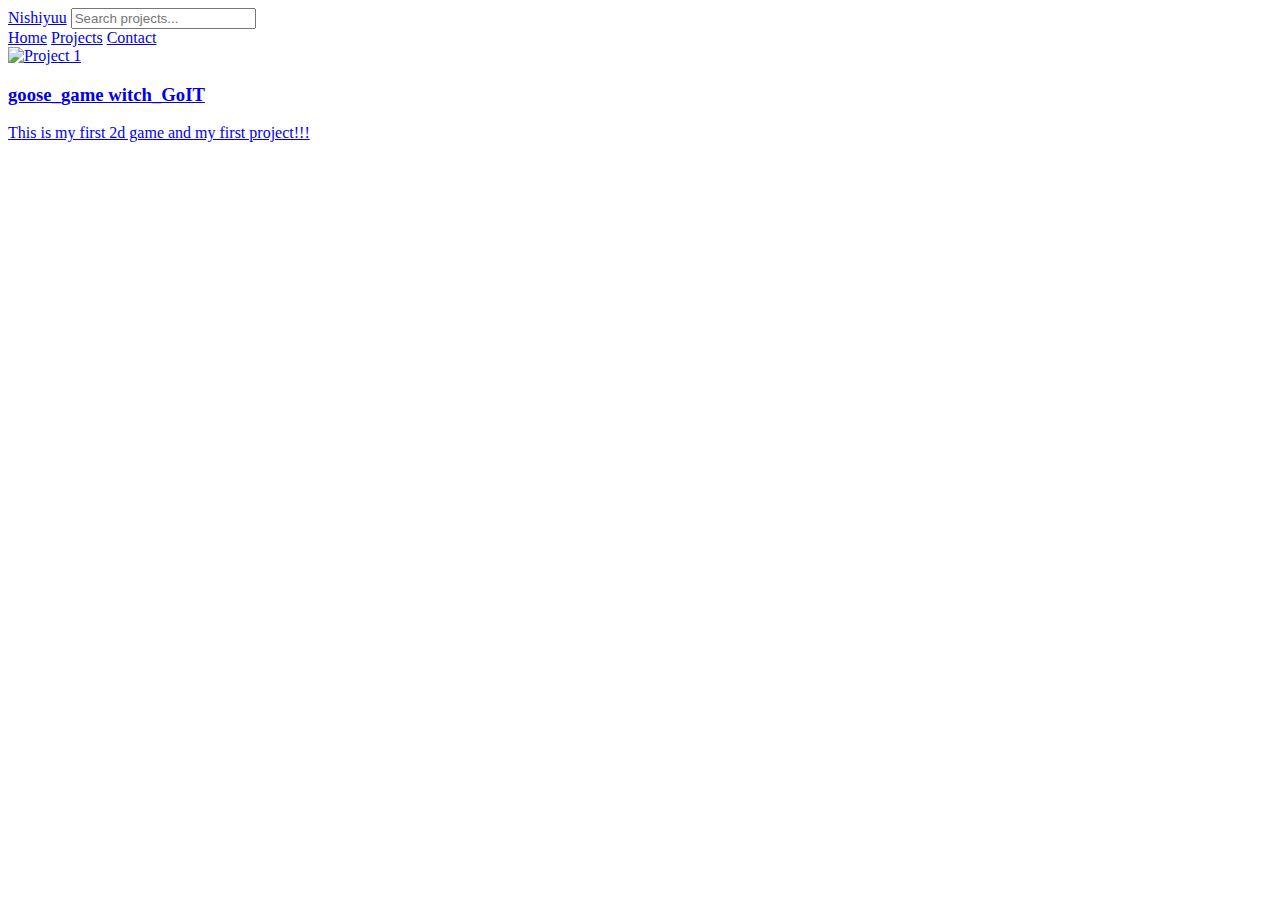
==== pages/projects.html @ 578fb2f8 "search bar test1" ====
<!DOCTYPE html>
<html lang="en">
<head>
    <meta charset="UTF-8">
    <meta name="viewport" content="width=device-width, initial-scale=1.0">
    <link rel="stylesheet" type="text/css" href="/Blog/style.css">
    <link rel="icon" href="./../img/logo.ico" type="image/x-icon">
    <title>Project</title>
</head>
<body>
    <nav class="href">
        <a class="link" href="/Blog/pages/Me.html">Nishiyuu</a>
        <input type="text" id="searchInput" placeholder="Search projects...">
        <div id="projectList">
            <!-- Сюди будуть додаватися проекти -->
        </div>

        <div class="righthref">
            <a class="link" href="/Blog/index.html">Home</a>
            <a class="link" href="/Blog/pages/projects.html">Projects</a>
            <a class="link" href="/Blog/pages/contact.html">Contact</a></div>
    </nav>
    <div class="project-list">
        <div class="project">
            <a href="/Blog/proqectlist/project1-details.html" target="_blank">
                <img src="/Blog/img/project-img/project_1.png" alt="Project 1">
                <h3>goose_game witch_GoIT</h3>
                <p>This is my first 2d game and my first project!!!</p>
            </a>
        </div>
    </div>
    <footer class="social-list1">
        <div class="social-links">
            <a href="https://www.instagram.com/wlad_bitchkovskij/" target="_blank"><div class="circle instagram"></div></a>
            <a href="https://github.com/Nishiyuuu" target="_blank"><div class="circle github"></div></a>
            <a href="https://t.me/Nishiyyu" target="_blank"><div class="circle telegram"></div></a>
        </div>
    </footer>
</body>
</html>
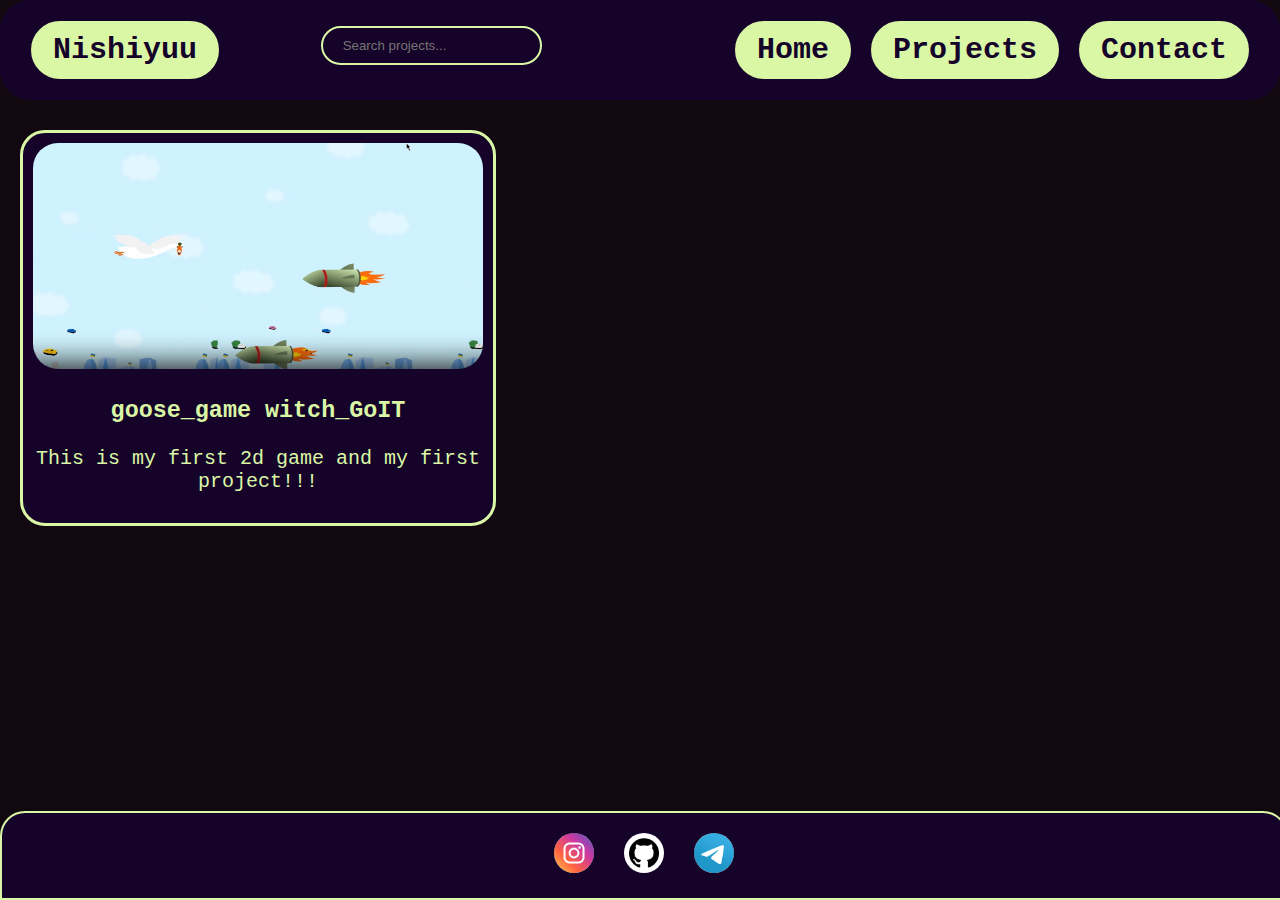
==== commit 92bb317a: "test" ====
--- a/pages/projects.html
+++ b/pages/projects.html
@@ -3,27 +3,27 @@
 <head>
     <meta charset="UTF-8">
     <meta name="viewport" content="width=device-width, initial-scale=1.0">
-    <link rel="stylesheet" type="text/css" href="/Blog/style.css">
+    <link rel="stylesheet" type="text/css" href="./../style.css">
     <link rel="icon" href="./../img/logo.ico" type="image/x-icon">
     <title>Project</title>
 </head>
 <body>
     <nav class="href">
-        <a class="link" href="/Blog/pages/Me.html">Nishiyuu</a>
+        <a class="link" href="./Me.html">Nishiyuu</a>
         <input type="text" id="searchInput" placeholder="Search projects...">
         <div id="projectList">
             <!-- Сюди будуть додаватися проекти -->
         </div>
 
         <div class="righthref">
-            <a class="link" href="/Blog/index.html">Home</a>
-            <a class="link" href="/Blog/pages/projects.html">Projects</a>
-            <a class="link" href="/Blog/pages/contact.html">Contact</a></div>
+            <a class="link" href="./../index.html">Home</a>
+            <a class="link" href="./projects.html">Projects</a>
+            <a class="link" href="./contact.html">Contact</a></div>
     </nav>
     <div class="project-list">
         <div class="project">
-            <a href="/Blog/proqectlist/project1-details.html" target="_blank">
-                <img src="/Blog/img/project-img/project_1.png" alt="Project 1">
+            <a href="./../proqectlist/project1-details.html" target="_blank">
+                <img src="./../img/project-img/project_1.png" alt="Project 1">
                 <h3>goose_game witch_GoIT</h3>
                 <p>This is my first 2d game and my first project!!!</p>
             </a>
--- a/style.css
+++ b/style.css
@@ -0,0 +1,217 @@
+body {
+    margin: 0;
+    padding: 0;
+    font-family: 'Courier New', Courier, monospace;
+    background-color: #12080f;
+}
+
+.text1 {
+    color: #DAF7A6;
+    font-size: 20px;
+    margin: 10px;
+    align-items: center;
+    text-align: center;
+}
+
+a {
+    text-decoration: none;
+    color: #DAF7A6;
+}
+
+code {
+    display: block;
+    padding: 10px;
+    background-color: #150329;
+    border: 1px solid #ccc;
+    border-radius: 5px;
+    font-family: 'Courier New', Courier, monospace;
+    font-size: 16px;
+    line-height: 1.5;
+    margin: 20px 0;
+}
+
+.href {
+    background-color: #150329;
+    border: 1px solid #150329;
+    border-radius: 30px;
+    padding: 10px 20px;
+    transition: 0.5s;
+    display: flex;
+    justify-content: space-between;
+    align-items: center;
+    font-weight: bold;
+}
+
+.righthref {
+    display: flex;
+    align-items: center;
+}
+
+.link{
+    border-radius: 30px;
+    padding: 10px 20px; 
+    transition: 0.5s;
+    display: flex;
+    justify-content: space-between;
+    align-items: center;
+    font-weight: bold;
+    border: 2px solid #DAF7A6;
+    background-color: #DAF7A6;
+    color: #150329;
+    font-family: 'Courier New', Courier, monospace;
+    font-size: 30px;
+    margin: 10px;
+}
+
+.link:hover {
+    background-color: #150329;
+    color: #DAF7A6;
+}
+
+footer {
+    background-color: #150329;
+    border-radius: 20px 20px 0 0;
+    padding: 20px;
+    text-align: center;
+    position: fixed;
+    bottom: 0;
+    width: 97.2%;
+}
+
+.social-links {
+    display: inline-block;
+}
+
+.circle {
+    width: 40px;
+    height: 40px;
+    border-radius: 50%;
+    background-color: #fff;
+    display: inline-block;
+    margin: 0 10px;
+    cursor: pointer;
+    background-size: cover;
+}
+
+.instagram {
+    background-image: url('./img/instagram_logo.ico');
+}
+
+.github {
+    background-image: url('./img/github-logo.ico');
+}
+
+.telegram {
+    background-image: url('./img/telegram_logo.ico');
+}
+
+.project-list {
+    display: flex;
+    flex-wrap: wrap;
+    gap: 25px;
+    justify-content: left;
+    padding: 20px;
+}
+
+.social-list1 {
+    display: flex;
+    flex-wrap: wrap;
+    gap: 25px;
+    justify-content: center;
+    padding: 20px;
+    border: 2px solid #DAF7A6;
+    border-radius: 25px 25px 0 0;
+    background-color: #150329;
+    margin-top: 10px;
+}
+
+.project {
+    width: 450px;
+    padding: 10px;
+    border: 3px solid #DAF7A6;
+    cursor: pointer;
+    border-radius: 25px;
+    transition: 0.5s;
+    border-radius: 25px;
+    text-align: center;
+    font-size: 20px;
+    background-color: #150329;
+    margin-top: 10px;
+}
+
+.project:hover {
+    background-color: #DAF7A6; 
+}
+
+.project:hover a {
+    color: #150329; 
+}
+.project img {
+    width: 100%;
+    border-radius: 25px;
+}
+
+.content {
+    display: flex;
+    min-height: calc(100vh - 60px); 
+}
+
+.menu {
+    flex: 0.3;
+    background-color: #DAF7A6;
+    padding: 10px;
+    overflow-y: auto; 
+    max-height: calc(100vh);
+    border-radius: 20px 20px 20px 20px;
+    margin-top: 10px;
+}
+
+.text {
+    flex: 2; 
+    padding: 10px;
+    color: #ffffff;
+}
+
+.menu a {
+    display: block;
+    margin-bottom: 5px;
+    color: #333;
+    text-decoration: none;
+    padding: 5px;
+    border-radius: 10px;
+    border: 1px solid #12080f;
+    font-family: 'Courier New', Courier, monospace;
+    font-size: 15px;
+}
+
+.menu a:hover {
+    background-color: #150329;
+    color: #fff;
+}
+
+h2 {
+    margin-top: 20px;
+}
+
+.active {
+    font-weight: bold;
+    color: blue;
+}
+
+.project-item {
+    border: 2px solid #ccc;
+    padding: 10px;
+    margin-bottom: 10px;
+    border-radius: 5px;
+    background-color: #150329;
+}
+
+input[type="text"] {
+    padding: 10px 20px;
+    margin-bottom: 10px;
+    border: 2px solid #DAF7A6;
+    border-radius: 30px;
+    background-color: #150329;
+    color: #fff;
+    
+}
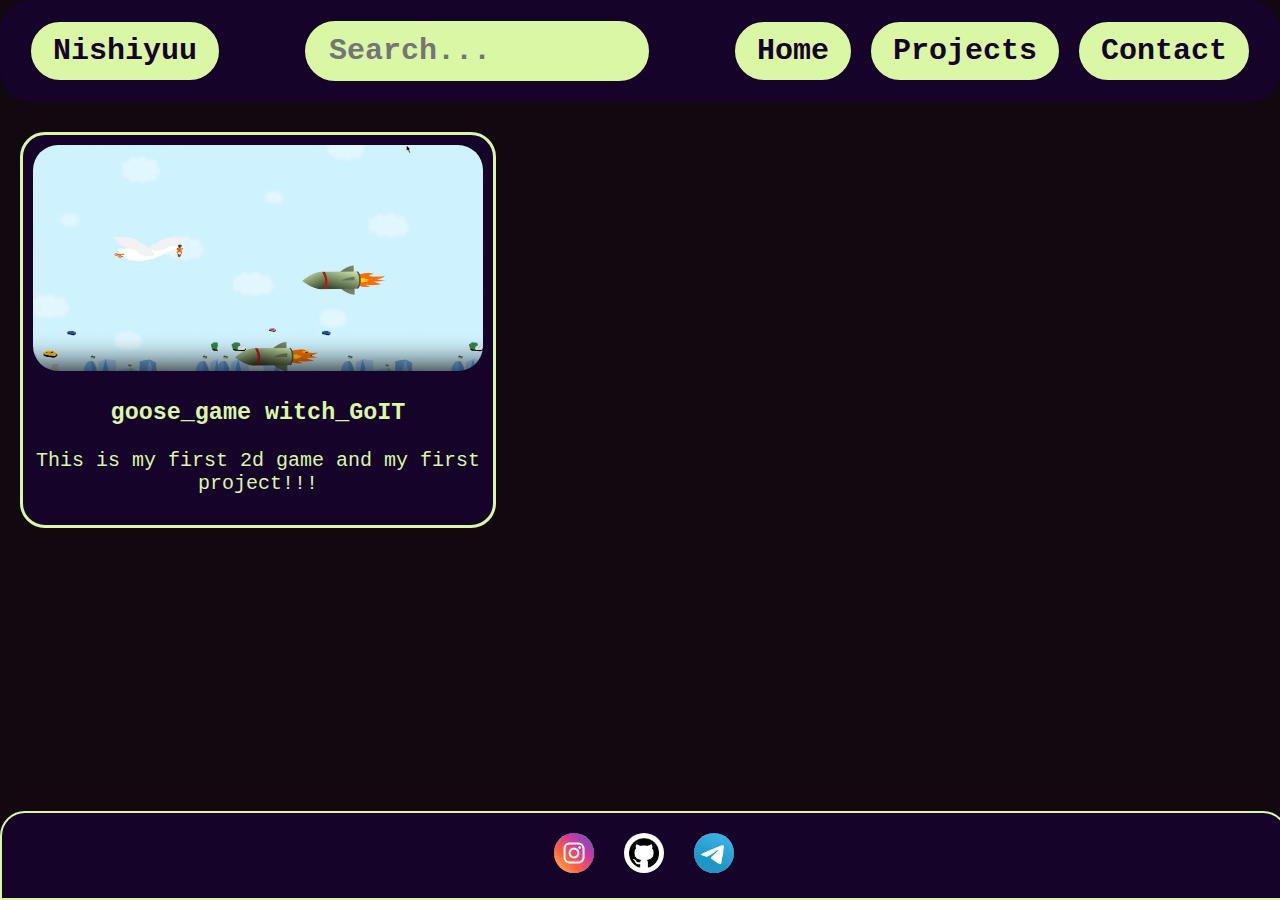
==== commit 922cf46a: "Version 0.2" ====
--- a/pages/projects.html
+++ b/pages/projects.html
@@ -10,11 +10,9 @@
 <body>
     <nav class="href">
         <a class="link" href="./Me.html">Nishiyuu</a>
-        <input type="text" id="searchInput" placeholder="Search projects...">
-        <div id="projectList">
-            <!-- Сюди будуть додаватися проекти -->
+        <div class="box-search">
+            <input type="text" class="search" placeholder="Search...">
         </div>
-
         <div class="righthref">
             <a class="link" href="./../index.html">Home</a>
             <a class="link" href="./projects.html">Projects</a>
@@ -29,6 +27,7 @@
             </a>
         </div>
     </div>
+    <script src="./../search.js"></script>
     <footer class="social-list1">
         <div class="social-links">
             <a href="https://www.instagram.com/wlad_bitchkovskij/" target="_blank"><div class="circle instagram"></div></a>
--- a/style.css
+++ b/style.css
@@ -206,12 +206,31 @@
     background-color: #150329;
 }
 
-input[type="text"] {
-    padding: 10px 20px;
-    margin-bottom: 10px;
+.box-search {
+    border-radius: 30px;
+    padding: 10px 20px; 
+    transition: 0.5s;
+    display: flex;
+    justify-content: space-between;
+    align-items: center;
+    font-weight: bold;
     border: 2px solid #DAF7A6;
-    border-radius: 30px;
-    background-color: #150329;
-    color: #fff;
-    
-}
+    background-color: #DAF7A6;
+    color: #150329;
+    font-family: 'Courier New', Courier, monospace;
+    font-size: 30px;
+    margin: 10px;
+    width: 300px;
+}
+
+input {
+    border: none;
+    background-color: #DAF7A6;
+    border-radius: 30px;
+    width: 100%;
+    outline: none;
+    font-family: 'Courier New', Courier, monospace;
+    font-size: 30px;
+    color: #150329;
+    font-weight: bold;
+}
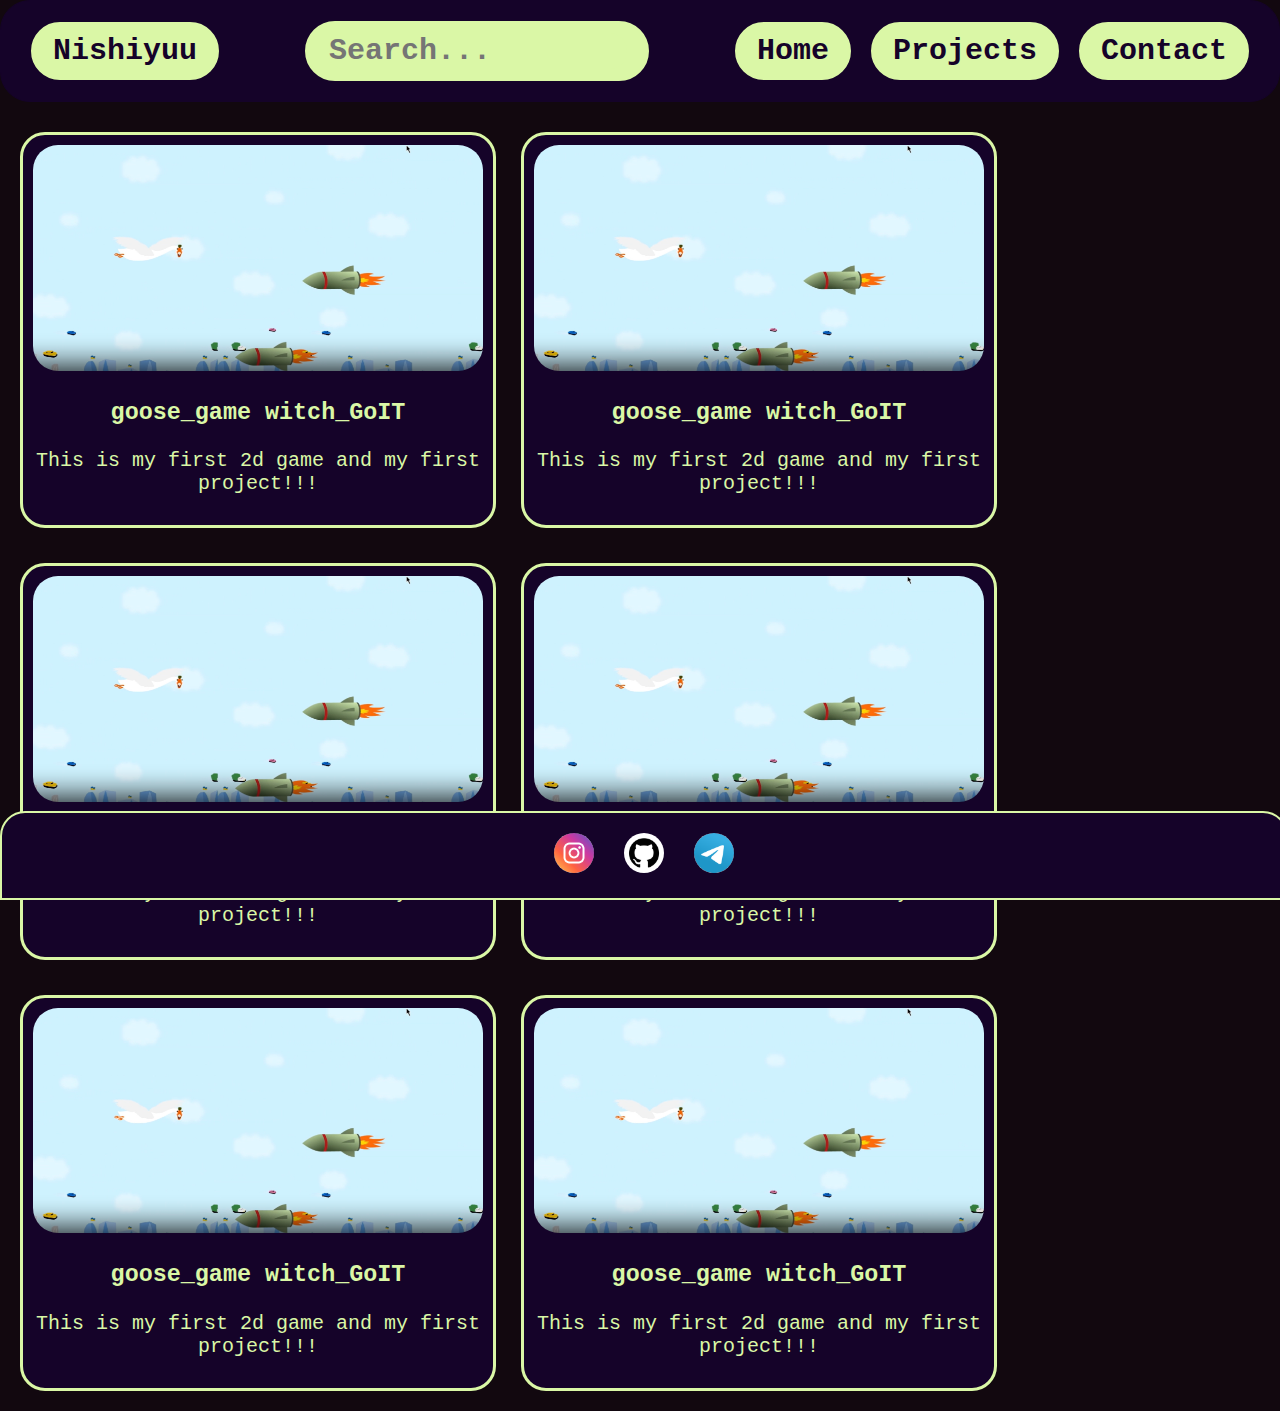
==== commit 48b7e2b0: "Version 3" ====
--- a/pages/projects.html
+++ b/pages/projects.html
@@ -26,6 +26,41 @@
                 <p>This is my first 2d game and my first project!!!</p>
             </a>
         </div>
+        <div class="project">
+            <a href="./../proqectlist/project1-details.html" target="_blank">
+                <img src="./../img/project-img/project_1.png" alt="Project 1">
+                <h3>goose_game witch_GoIT</h3>
+                <p>This is my first 2d game and my first project!!!</p>
+            </a>
+        </div>
+        <div class="project">
+            <a href="./../proqectlist/project1-details.html" target="_blank">
+                <img src="./../img/project-img/project_1.png" alt="Project 1">
+                <h3>goose_game witch_GoIT</h3>
+                <p>This is my first 2d game and my first project!!!</p>
+            </a>
+        </div>
+        <div class="project">
+            <a href="./../proqectlist/project1-details.html" target="_blank">
+                <img src="./../img/project-img/project_1.png" alt="Project 1">
+                <h3>goose_game witch_GoIT</h3>
+                <p>This is my first 2d game and my first project!!!</p>
+            </a>
+        </div>
+        <div class="project">
+            <a href="./../proqectlist/project1-details.html" target="_blank">
+                <img src="./../img/project-img/project_1.png" alt="Project 1">
+                <h3>goose_game witch_GoIT</h3>
+                <p>This is my first 2d game and my first project!!!</p>
+            </a>
+        </div>
+        <div class="project">
+            <a href="./../proqectlist/project1-details.html" target="_blank">
+                <img src="./../img/project-img/project_1.png" alt="Project 1">
+                <h3>goose_game witch_GoIT</h3>
+                <p>This is my first 2d game and my first project!!!</p>
+            </a>
+        </div>
     </div>
     <script src="./../search.js"></script>
     <footer class="social-list1">
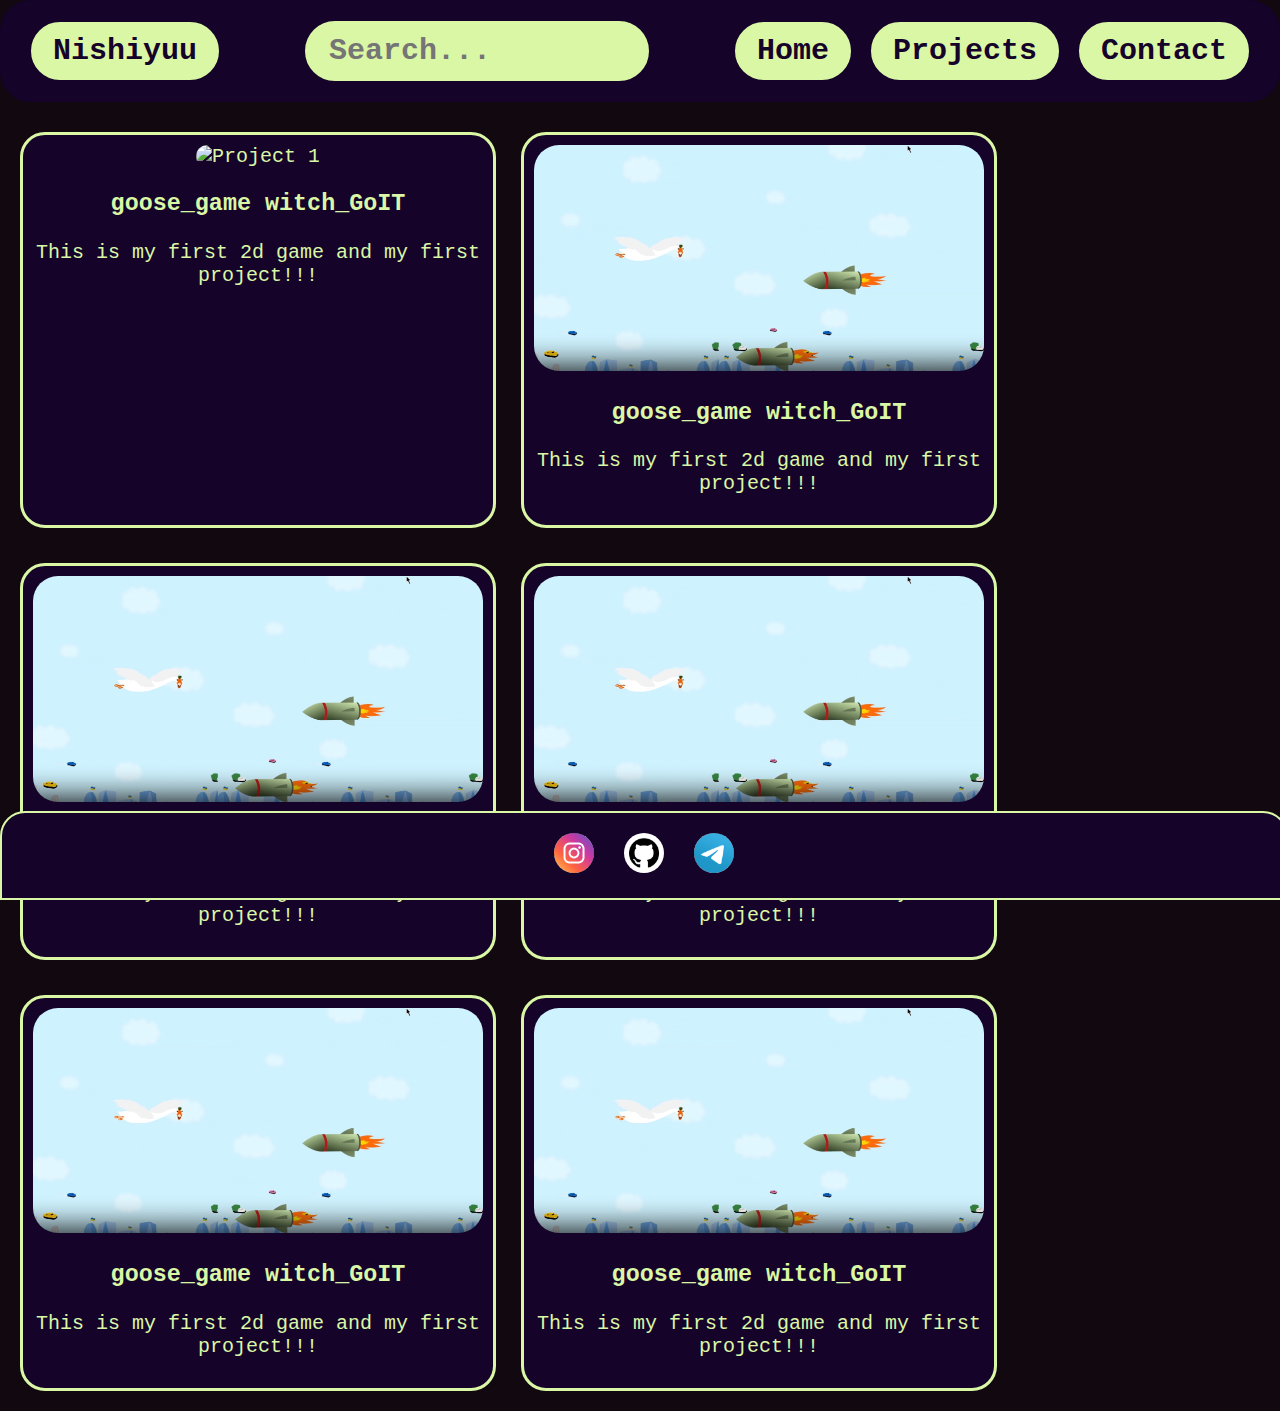
==== commit 62e5f3c4: "Version 3 test 3" ====
--- a/pages/projects.html
+++ b/pages/projects.html
@@ -20,8 +20,8 @@
     </nav>
     <div class="project-list">
         <div class="project">
-            <a href="./../proqectlist/project1-details.html" target="_blank">
-                <img src="./../img/project-img/project_1.png" alt="Project 1">
+            <a href="../proqectlist/project1-details.html" target="_blank">
+                <img src="./img/project-img/project_1.png" alt="Project 1">
                 <h3>goose_game witch_GoIT</h3>
                 <p>This is my first 2d game and my first project!!!</p>
             </a>
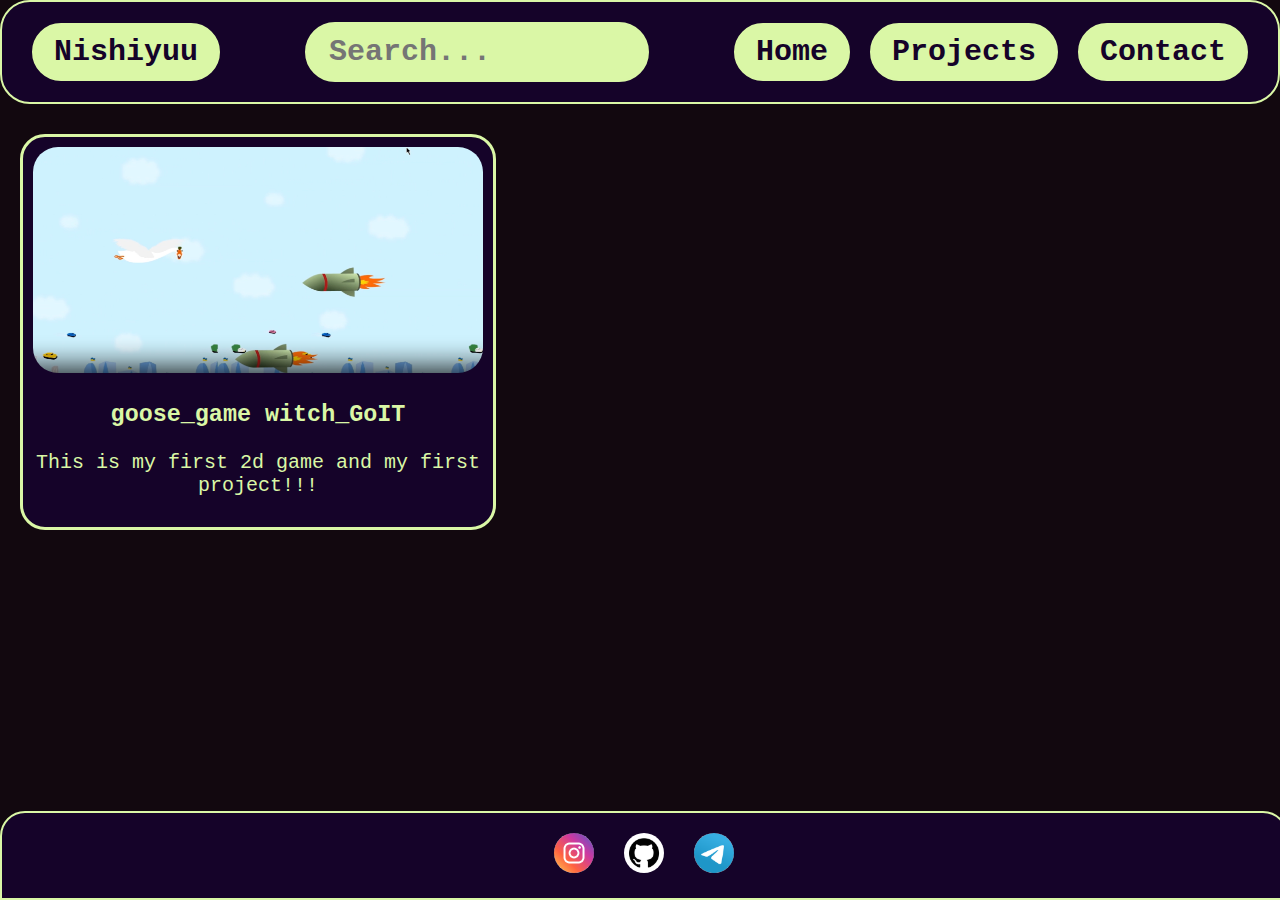
==== commit 5746d7fa: "Version 0.3 test 3" ====
--- a/pages/projects.html
+++ b/pages/projects.html
@@ -21,46 +21,11 @@
     <div class="project-list">
         <div class="project">
             <a href="../proqectlist/project1-details.html" target="_blank">
-                <img src="./img/project-img/project_1.png" alt="Project 1">
+                <img src="../img/project-img/project_1.png" alt="Project 1">
                 <h3>goose_game witch_GoIT</h3>
                 <p>This is my first 2d game and my first project!!!</p>
             </a>
-        </div>
-        <div class="project">
-            <a href="./../proqectlist/project1-details.html" target="_blank">
-                <img src="./../img/project-img/project_1.png" alt="Project 1">
-                <h3>goose_game witch_GoIT</h3>
-                <p>This is my first 2d game and my first project!!!</p>
-            </a>
-        </div>
-        <div class="project">
-            <a href="./../proqectlist/project1-details.html" target="_blank">
-                <img src="./../img/project-img/project_1.png" alt="Project 1">
-                <h3>goose_game witch_GoIT</h3>
-                <p>This is my first 2d game and my first project!!!</p>
-            </a>
-        </div>
-        <div class="project">
-            <a href="./../proqectlist/project1-details.html" target="_blank">
-                <img src="./../img/project-img/project_1.png" alt="Project 1">
-                <h3>goose_game witch_GoIT</h3>
-                <p>This is my first 2d game and my first project!!!</p>
-            </a>
-        </div>
-        <div class="project">
-            <a href="./../proqectlist/project1-details.html" target="_blank">
-                <img src="./../img/project-img/project_1.png" alt="Project 1">
-                <h3>goose_game witch_GoIT</h3>
-                <p>This is my first 2d game and my first project!!!</p>
-            </a>
-        </div>
-        <div class="project">
-            <a href="./../proqectlist/project1-details.html" target="_blank">
-                <img src="./../img/project-img/project_1.png" alt="Project 1">
-                <h3>goose_game witch_GoIT</h3>
-                <p>This is my first 2d game and my first project!!!</p>
-            </a>
-        </div>
+        </div> 
     </div>
     <script src="./../search.js"></script>
     <footer class="social-list1">
--- a/style.css
+++ b/style.css
@@ -32,7 +32,7 @@
 
 .href {
     background-color: #150329;
-    border: 1px solid #150329;
+    border: 2px solid #DAF7A6;
     border-radius: 30px;
     padding: 10px 20px;
     transition: 0.5s;
